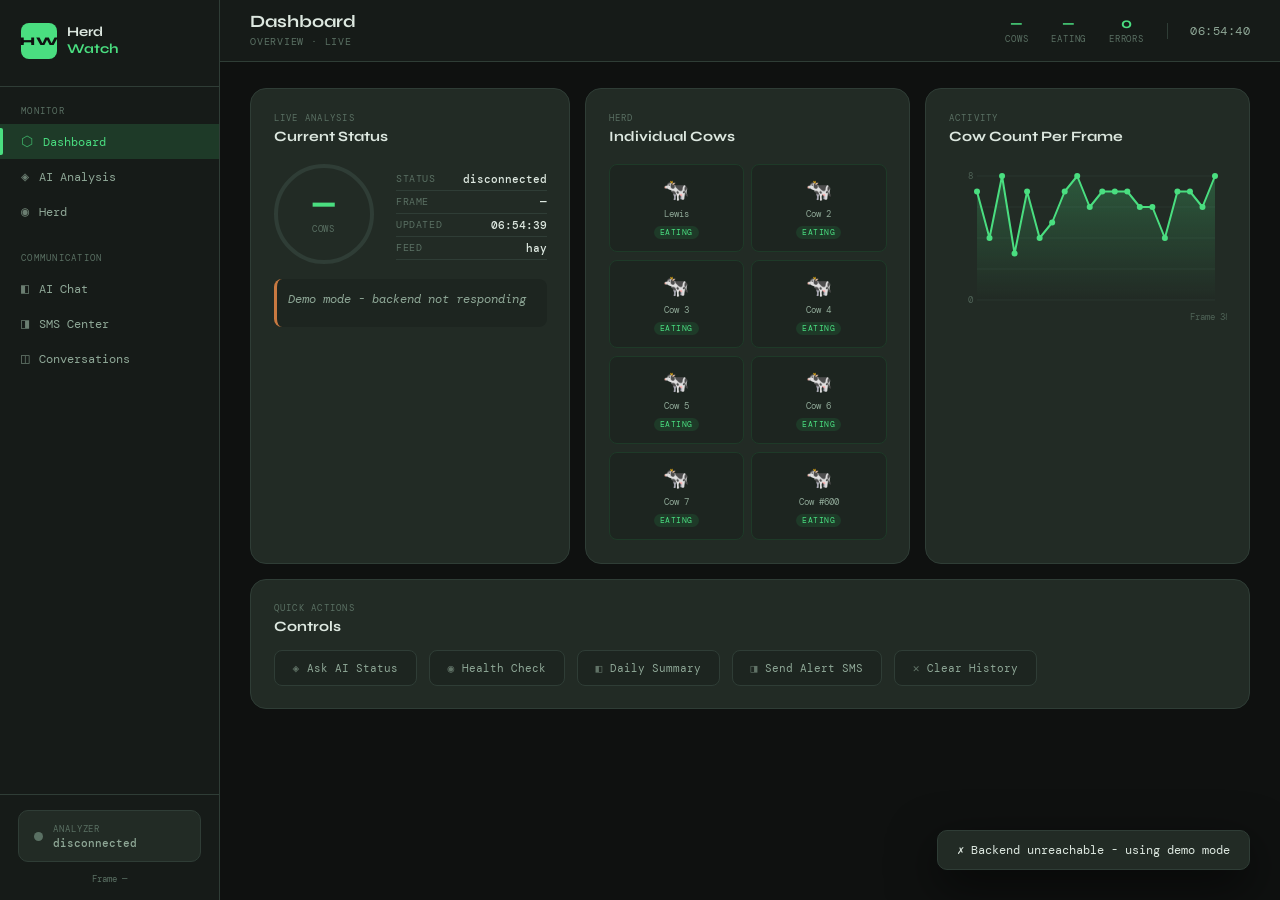
==== frontend/index.html @ 362047f3 "Migrate to Azure OpenAI and update comprehensive documentation - Replace Google Gemini with Azure Op" ====
<!DOCTYPE html>
<html lang="en">
<head>
<meta charset="UTF-8"/>
<meta name="viewport" content="width=device-width,initial-scale=1.0"/>
<title>HerdWatch — Cow Monitoring System</title>
<link href="https://fonts.googleapis.com/css2?family=Syne:wght@400;600;700;800&family=DM+Mono:wght@300;400;500&family=Fraunces:ital,opsz,wght@0,9..144,300;0,9..144,500;1,9..144,300&display=swap" rel="stylesheet"/>
<link rel="stylesheet" href="style.css"/>
</head>
<body>

<!-- ░░ SIDEBAR ░░ -->
<nav class="sidebar">
  <div class="sidebar-logo">
    <div class="logo-mark">HW</div>
    <div class="logo-text">Herd<br/><span>Watch</span></div>
  </div>

  <div class="nav-section-label">Monitor</div>
  <button class="nav-item active" data-view="dashboard" onclick="setView('dashboard',this)">
    <span class="nav-icon">⬡</span> Dashboard
  </button>
  <button class="nav-item" data-view="analysis" onclick="setView('analysis',this)">
    <span class="nav-icon">◈</span> AI Analysis
  </button>
  <button class="nav-item" data-view="herd" onclick="setView('herd',this)">
    <span class="nav-icon">◉</span> Herd
  </button>

  <div class="nav-section-label" style="margin-top:1.5rem">Communication</div>
  <button class="nav-item" data-view="chat" onclick="setView('chat',this)">
    <span class="nav-icon">◧</span> AI Chat
  </button>
  <button class="nav-item" data-view="sms" onclick="setView('sms',this)">
    <span class="nav-icon">◨</span> SMS Center
  </button>
  <button class="nav-item" data-view="conversations" onclick="setView('conversations',this)">
    <span class="nav-icon">◫</span> Conversations
  </button>

  <div class="sidebar-bottom">
    <div class="system-status-card" id="systemStatusCard">
      <div class="ss-dot" id="ssDot"></div>
      <div>
        <div class="ss-label">Analyzer</div>
        <div class="ss-val" id="ssVal">Checking…</div>
      </div>
    </div>
    <div class="sidebar-frame">Frame <span id="sidebarFrame">—</span></div>
  </div>
</nav>

<!-- ░░ MAIN ░░ -->
<main class="main-area">

  <!-- ── TOP BAR ── -->
  <header class="topbar">
    <div class="topbar-left">
      <div class="view-title" id="viewTitle">Dashboard</div>
      <div class="breadcrumb" id="breadcrumb">Overview · Live</div>
    </div>
    <div class="topbar-right">
      <div class="topbar-stat" id="tb-cows">
        <span class="ts-val" id="tbCowVal">—</span>
        <span class="ts-lbl">Cows</span>
      </div>
      <div class="topbar-stat">
        <span class="ts-val" id="tbEatVal">—</span>
        <span class="ts-lbl">Eating</span>
      </div>
      <div class="topbar-stat">
        <span class="ts-val" id="tbErrVal">—</span>
        <span class="ts-lbl">Errors</span>
      </div>
      <div class="topbar-clock" id="clock">00:00:00</div>
    </div>
  </header>

  <!-- ════════════════════════════════════ VIEW: DASHBOARD ═══ -->
  <div class="view active" id="view-dashboard">
    <div class="dash-grid">

      <!-- Live status card -->
      <div class="card card-status">
        <div class="card-eyebrow">Live Analysis</div>
        <div class="card-title">Current Status</div>
        <div class="status-display" id="statusDisplay">
          <div class="status-ring" id="statusRing">
            <div class="ring-inner">
              <span class="ring-val" id="ringVal">—</span>
              <span class="ring-sub">cows</span>
            </div>
          </div>
          <div class="status-meta">
            <div class="sm-row"><span class="sm-key">Status</span><span class="sm-val" id="smStatus">—</span></div>
            <div class="sm-row"><span class="sm-key">Frame</span><span class="sm-val" id="smFrame">—</span></div>
            <div class="sm-row"><span class="sm-key">Updated</span><span class="sm-val" id="smUpdated">—</span></div>
            <div class="sm-row"><span class="sm-key">Feed</span><span class="sm-val" id="smFeed">hay</span></div>
          </div>
        </div>
        <div class="analysis-snippet" id="analysisSnippet">—</div>
      </div>

      <!-- Mini herd grid -->
      <div class="card card-herd-mini">
        <div class="card-eyebrow">Herd</div>
        <div class="card-title">Individual Cows</div>
        <div class="mini-herd-grid" id="miniHerdGrid"></div>
      </div>

      <!-- Frame chart -->
      <div class="card card-chart">
        <div class="card-eyebrow">Activity</div>
        <div class="card-title">Cow Count Per Frame</div>
        <div class="chart-area" id="chartArea">
          <canvas id="activityChart"></canvas>
        </div>
      </div>

      <!-- Quick actions -->
      <div class="card card-actions">
        <div class="card-eyebrow">Quick Actions</div>
        <div class="card-title">Controls</div>
        <div class="actions-list">
          <button class="action-btn" onclick="quickChat('How many cows are currently eating?')">
            <span class="ab-icon">◈</span> Ask AI Status
          </button>
          <button class="action-btn" onclick="quickChat('Do any cows look unhealthy or stressed?')">
            <span class="ab-icon">◉</span> Health Check
          </button>
          <button class="action-btn" onclick="quickChat('Give me a full summary of the herd activity today.')">
            <span class="ab-icon">◧</span> Daily Summary
          </button>
          <button class="action-btn" onclick="setView('sms', document.querySelector('[data-view=sms]'))">
            <span class="ab-icon">◨</span> Send Alert SMS
          </button>
          <button class="action-btn btn-danger" onclick="clearConversations()">
            <span class="ab-icon">✕</span> Clear History
          </button>
        </div>
      </div>

    </div>
  </div>

  <!-- ════════════════════════════════════ VIEW: ANALYSIS ════ -->
  <div class="view" id="view-analysis">
    <div class="analysis-controls">
      <div class="ctrl-group">
        <label class="ctrl-label">Lines</label>
        <select id="logLines" onchange="loadAnalysisLog()" class="ctrl-select">
          <option value="30">30</option>
          <option value="60">60</option>
          <option value="100" selected>100</option>
          <option value="200">200</option>
        </select>
      </div>
      <div class="ctrl-group">
        <label class="ctrl-label">Filter</label>
        <select id="logFilter" onchange="filterLog()" class="ctrl-select">
          <option value="all">All</option>
          <option value="ok">Successful</option>
          <option value="error">Errors only</option>
        </select>
      </div>
      <button class="ctrl-btn" onclick="loadAnalysisLog()">↻ Refresh</button>
      <div class="ctrl-total">Total frames logged: <strong id="totalFrames">—</strong></div>
    </div>

    <div class="log-table-wrap">
      <table class="log-table">
        <thead>
          <tr>
            <th>Timestamp</th>
            <th>Frame</th>
            <th>Analysis</th>
            <th>Status</th>
          </tr>
        </thead>
        <tbody id="logTableBody">
          <tr><td colspan="4" class="log-empty">Loading…</td></tr>
        </tbody>
      </table>
    </div>
  </div>

  <!-- ════════════════════════════════════ VIEW: HERD ════════ -->
  <div class="view" id="view-herd">
    <div class="herd-toolbar">
      <input class="herd-search" id="herdSearch" placeholder="Search cows…" oninput="filterHerd()" />
      <div class="herd-filters">
        <button class="hf-btn active" onclick="filterHerdStatus('all',this)">All</button>
        <button class="hf-btn" onclick="filterHerdStatus('eating',this)">Eating</button>
        <button class="hf-btn" onclick="filterHerdStatus('idle',this)">Idle</button>
      </div>
    </div>
    <div class="herd-cards" id="herdCards"></div>
  </div>

  <!-- ════════════════════════════════════ VIEW: AI CHAT ═════ -->
  <div class="view view-chat" id="view-chat">
    <div class="chat-container">
      <div class="chat-messages" id="chatMessages">
        <div class="chat-date-divider">Today</div>
        <div class="chat-bubble ai">
          <div class="bubble-avatar">AI</div>
          <div class="bubble-body">
            <div class="bubble-text">
              Hello, I'm your HerdWatch AI assistant powered by Gemini. I have access to your live video analysis data. Ask me anything about your cows' feeding patterns, health status, or activity. 🌾
            </div>
            <div class="bubble-time">just now</div>
          </div>
        </div>
      </div>

      <div class="chat-input-bar">
        <div class="chat-suggestions" id="chatSuggestions">
          <button class="suggestion-chip" onclick="sendChatMsg('How many cows are eating right now?')">How many cows eating?</button>
          <button class="suggestion-chip" onclick="sendChatMsg('Do any cows look sick or stressed?')">Any health concerns?</button>
          <button class="suggestion-chip" onclick="sendChatMsg('What feed are the cows eating?')">What are they eating?</button>
          <button class="suggestion-chip" onclick="sendChatMsg('Give me a summary of today\'s feeding activity.')">Daily summary</button>
        </div>
        <div class="chat-input-row">
          <textarea
            id="chatInput"
            class="chat-textarea"
            placeholder="Ask about your herd…"
            rows="1"
            onkeydown="handleChatKey(event)"
            oninput="autoResize(this)"
          ></textarea>
          <button class="chat-send-btn" onclick="sendChat()" id="chatSendBtn">
            <svg width="18" height="18" viewBox="0 0 24 24" fill="none" stroke="currentColor" stroke-width="2.5"><line x1="22" y1="2" x2="11" y2="13"/><polygon points="22 2 15 22 11 13 2 9 22 2"/></svg>
          </button>
        </div>
      </div>
    </div>
  </div>

  <!-- ════════════════════════════════════ VIEW: SMS CENTER ══ -->
  <div class="view" id="view-sms">
    <div class="sms-layout">

      <div class="sms-compose-card">
        <div class="card-eyebrow">Africa's Talking</div>
        <div class="card-title">Compose SMS</div>

        <div class="form-group">
          <label class="form-label">Recipients <span class="form-hint">(comma-separated)</span></label>
          <input type="text" id="smsRecipients" class="form-input" placeholder="+254743134869, +254700000000"/>
        </div>

        <div class="form-group">
          <label class="form-label">
            Message
            <label class="toggle-wrap">
              <input type="checkbox" id="useAiToggle" checked/>
              <span class="toggle-slider"></span>
              <span class="toggle-label">AI-enhance</span>
            </label>
          </label>
          <textarea id="smsMessage" class="form-textarea" placeholder="Type your message… AI will enhance it before sending if toggle is on." rows="4"></textarea>
          <div class="char-count"><span id="charCount">0</span> / 160</div>
        </div>

        <div class="form-group" id="aiPreviewWrap" style="display:none">
          <label class="form-label">AI-enhanced preview</label>
          <div class="ai-preview-box" id="aiPreviewBox">—</div>
        </div>

        <div class="sms-actions">
          <button class="sms-preview-btn" onclick="previewAI()">Preview AI response</button>
          <button class="sms-send-btn" onclick="sendSMS()" id="smsSendBtn">
            Send SMS ➤
          </button>
        </div>

        <div class="sms-feedback" id="smsFeedback"></div>
      </div>

      <div class="sms-info-card">
        <div class="card-eyebrow">Integration</div>
        <div class="card-title">Endpoint Reference</div>
        <div class="endpoint-list">
          <div class="ep-item">
            <div class="ep-method post">POST</div>
            <div class="ep-path">/send</div>
            <div class="ep-desc">Send SMS with optional AI</div>
          </div>
          <div class="ep-item">
            <div class="ep-method post">POST</div>
            <div class="ep-path">/sms/receive</div>
            <div class="ep-desc">AT incoming webhook</div>
          </div>
          <div class="ep-item">
            <div class="ep-method post">POST</div>
            <div class="ep-path">/sms/delivery</div>
            <div class="ep-desc">Delivery report callback</div>
          </div>
          <div class="ep-item">
            <div class="ep-method get">GET</div>
            <div class="ep-path">/conversations</div>
            <div class="ep-desc">All conversation history</div>
          </div>
        </div>

        <div class="card-title" style="margin-top:2rem">Recent Sends</div>
        <div class="recent-sends" id="recentSends">
          <div class="rs-empty">No messages sent this session.</div>
        </div>
      </div>

    </div>
  </div>

  <!-- ════════════════════════════════════ VIEW: CONVERSATIONS ══ -->
  <div class="view" id="view-conversations">
    <div class="conv-layout">
      <div class="conv-sidebar">
        <div class="conv-sidebar-head">
          <div class="card-eyebrow">SMS Conversations</div>
          <button class="ctrl-btn" onclick="loadConversations()">↻</button>
        </div>
        <div class="conv-list" id="convList">
          <div class="conv-empty">Loading conversations…</div>
        </div>
        <button class="clear-conv-btn" onclick="clearConversations()">Clear All History</button>
      </div>
      <div class="conv-thread" id="convThread">
        <div class="conv-thread-empty">Select a conversation to view</div>
      </div>
    </div>
  </div>

</main>

<!-- ░░ TOAST ░░ -->
<div class="toast" id="toast"></div>

<script src="app.js"></script>
</body>
</html>
---- frontend/style.css ----
/* ═══════════════════════════════════════════════════════════════
   HerdWatch — style.css
   Aesthetic: Industrial-agrarian dark. Like the inside of a
   high-tech grain silo. Deep charcoal, oxidised copper accents,
   warm amber data points. Syne for headings, DM Mono for data,
   Fraunces for decorative pull-quotes.
═══════════════════════════════════════════════════════════════ */

:root {
  --bg:        #0f1110;
  --bg2:       #161b18;
  --bg3:       #1d2520;
  --surface:   #222b25;
  --surface2:  #2a3430;
  --border:    #2f3d36;
  --border2:   #3a4d42;

  --green:     #4ade80;
  --green-d:   #22863a;
  --green-dim: #1e3a28;
  --copper:    #c87941;
  --copper-lt: #e8a06a;
  --amber:     #f0b429;
  --red:       #e05252;
  --red-dim:   #3d1a1a;

  --text:      #dde8e0;
  --text2:     #8fa897;
  --text3:     #5a7063;
  --text-inv:  #0f1110;

  --mono:      'DM Mono', monospace;
  --sans:      'Syne', sans-serif;
  --serif:     'Fraunces', serif;

  --sidebar-w: 220px;
  --topbar-h:  62px;
  --radius:    10px;
  --radius-lg: 16px;

  --shadow-sm: 0 2px 8px rgba(0,0,0,0.4);
  --shadow-md: 0 6px 24px rgba(0,0,0,0.5);
  --shadow-lg: 0 16px 48px rgba(0,0,0,0.6);
}

*, *::before, *::after { box-sizing: border-box; margin: 0; padding: 0; }

html { font-size: 15px; }
body {
  font-family: var(--mono);
  background: var(--bg);
  color: var(--text);
  display: flex;
  height: 100vh;
  overflow: hidden;
  -webkit-font-smoothing: antialiased;
}

/* Scrollbar */
::-webkit-scrollbar { width: 4px; height: 4px; }
::-webkit-scrollbar-track { background: transparent; }
::-webkit-scrollbar-thumb { background: var(--border2); border-radius: 2px; }

/* ──────────────────────────────── SIDEBAR ── */
.sidebar {
  width: var(--sidebar-w);
  height: 100vh;
  background: var(--bg2);
  border-right: 1px solid var(--border);
  display: flex;
  flex-direction: column;
  padding: 1.5rem 0 1rem;
  flex-shrink: 0;
  position: relative;
  z-index: 10;
}

.sidebar-logo {
  display: flex;
  align-items: center;
  gap: 10px;
  padding: 0 1.4rem 1.8rem;
  border-bottom: 1px solid var(--border);
  margin-bottom: 1.2rem;
}
.logo-mark {
  width: 36px; height: 36px;
  background: var(--green);
  color: var(--text-inv);
  border-radius: 8px;
  display: flex; align-items: center; justify-content: center;
  font-family: var(--sans);
  font-weight: 800; font-size: 0.78rem;
  letter-spacing: 0.05em;
  flex-shrink: 0;
}
.logo-text {
  font-family: var(--sans);
  font-weight: 700; font-size: 0.9rem;
  line-height: 1.2;
  color: var(--text);
}
.logo-text span { color: var(--green); }

.nav-section-label {
  font-size: 0.6rem;
  text-transform: uppercase;
  letter-spacing: 0.14em;
  color: var(--text3);
  padding: 0 1.4rem 0.5rem;
}

.nav-item {
  display: flex;
  align-items: center;
  gap: 10px;
  width: 100%;
  padding: 0.6rem 1.4rem;
  background: none;
  border: none;
  color: var(--text2);
  font-family: var(--mono);
  font-size: 0.78rem;
  cursor: pointer;
  text-align: left;
  transition: color 0.15s, background 0.15s;
  position: relative;
}
.nav-item:hover { color: var(--text); background: var(--surface); }
.nav-item.active {
  color: var(--green);
  background: var(--green-dim);
}
.nav-item.active::before {
  content: '';
  position: absolute;
  left: 0; top: 4px; bottom: 4px;
  width: 3px;
  background: var(--green);
  border-radius: 0 2px 2px 0;
}
.nav-icon { font-size: 0.9rem; opacity: 0.7; }

.sidebar-bottom {
  margin-top: auto;
  padding: 1rem 1.2rem 0;
  border-top: 1px solid var(--border);
}
.system-status-card {
  display: flex;
  align-items: center;
  gap: 10px;
  padding: 0.75rem 1rem;
  background: var(--surface);
  border-radius: var(--radius);
  border: 1px solid var(--border);
  margin-bottom: 0.75rem;
}
.ss-dot {
  width: 9px; height: 9px; border-radius: 50%;
  background: var(--text3);
  flex-shrink: 0;
  transition: background 0.3s;
}
.ss-dot.running { background: var(--green); box-shadow: 0 0 6px var(--green); animation: pulse 2s infinite; }
.ss-dot.stopped { background: var(--red); }
.ss-dot.disconnected { background: var(--text3); }
@keyframes pulse {
  0%,100% { box-shadow: 0 0 4px var(--green); }
  50% { box-shadow: 0 0 10px var(--green); }
}
.ss-label { font-size: 0.6rem; text-transform: uppercase; letter-spacing: 0.1em; color: var(--text3); }
.ss-val { font-size: 0.72rem; color: var(--text2); font-weight: 500; margin-top: 1px; }
.sidebar-frame {
  font-size: 0.62rem;
  color: var(--text3);
  text-align: center;
  padding: 0 0.5rem;
}

/* ──────────────────────────────── MAIN AREA ── */
.main-area {
  flex: 1;
  display: flex;
  flex-direction: column;
  overflow: hidden;
}

/* ── Top Bar ── */
.topbar {
  height: var(--topbar-h);
  background: var(--bg2);
  border-bottom: 1px solid var(--border);
  display: flex;
  align-items: center;
  justify-content: space-between;
  padding: 0 2rem;
  flex-shrink: 0;
}
.topbar-left {}
.view-title {
  font-family: var(--sans);
  font-size: 1.15rem;
  font-weight: 700;
  color: var(--text);
  line-height: 1;
}
.breadcrumb {
  font-size: 0.65rem;
  color: var(--text3);
  margin-top: 4px;
  text-transform: uppercase;
  letter-spacing: 0.08em;
}

.topbar-right { display: flex; align-items: center; gap: 1.5rem; }
.topbar-stat { text-align: center; }
.ts-val {
  display: block;
  font-family: var(--sans);
  font-size: 1rem;
  font-weight: 700;
  color: var(--green);
  line-height: 1;
}
.ts-lbl {
  display: block;
  font-size: 0.58rem;
  text-transform: uppercase;
  letter-spacing: 0.1em;
  color: var(--text3);
  margin-top: 2px;
}
.topbar-clock {
  font-family: var(--mono);
  font-size: 0.82rem;
  color: var(--text2);
  border-left: 1px solid var(--border);
  padding-left: 1.5rem;
  letter-spacing: 0.04em;
}

/* ── Views ── */
.view {
  display: none;
  flex: 1;
  overflow-y: auto;
  padding: 1.75rem 2rem;
  animation: view-in 0.2s ease;
}
.view.active { display: flex; flex-direction: column; }
@keyframes view-in {
  from { opacity: 0; transform: translateY(6px); }
  to   { opacity: 1; transform: translateY(0); }
}

/* ──────────────────────────────── CARDS ── */
.card {
  background: var(--surface);
  border: 1px solid var(--border);
  border-radius: var(--radius-lg);
  padding: 1.5rem;
  position: relative;
  overflow: hidden;
}
.card-eyebrow {
  font-size: 0.6rem;
  text-transform: uppercase;
  letter-spacing: 0.14em;
  color: var(--text3);
  margin-bottom: 4px;
}
.card-title {
  font-family: var(--sans);
  font-size: 0.95rem;
  font-weight: 700;
  color: var(--text);
  margin-bottom: 1.25rem;
}

/* ──────────────────────────────── DASHBOARD GRID ── */
.dash-grid {
  display: grid;
  grid-template-columns: 320px 1fr 1fr;
  grid-template-rows: auto auto;
  gap: 1rem;
  width: 100%;
}
.card-status { grid-column: 1; grid-row: 1; }
.card-herd-mini { grid-column: 2; grid-row: 1; }
.card-chart { grid-column: 3; grid-row: 1; }
.card-actions { grid-column: 1 / 4; grid-row: 2; }

/* Status ring */
.status-display {
  display: flex;
  align-items: center;
  gap: 1.5rem;
  margin-bottom: 1rem;
}
.status-ring {
  width: 100px; height: 100px;
  border-radius: 50%;
  border: 4px solid var(--border);
  display: flex; align-items: center; justify-content: center;
  flex-shrink: 0;
  position: relative;
  transition: border-color 0.4s;
}
.status-ring.running { border-color: var(--green); box-shadow: 0 0 20px rgba(74,222,128,0.2); }
.status-ring.stopped { border-color: var(--red); }
.ring-inner { text-align: center; }
.ring-val {
  display: block;
  font-family: var(--sans);
  font-size: 1.8rem;
  font-weight: 800;
  color: var(--green);
  line-height: 1;
}
.ring-sub { font-size: 0.62rem; color: var(--text3); text-transform: uppercase; letter-spacing: 0.1em; }

.status-meta { flex: 1; }
.sm-row { display: flex; justify-content: space-between; padding: 4px 0; border-bottom: 1px solid var(--border); }
.sm-key { font-size: 0.68rem; color: var(--text3); text-transform: uppercase; letter-spacing: 0.06em; }
.sm-val { font-size: 0.72rem; color: var(--text); font-weight: 500; }

.analysis-snippet {
  font-size: 0.78rem;
  color: var(--text2);
  line-height: 1.6;
  padding: 0.75rem;
  background: var(--bg3);
  border-radius: 8px;
  border-left: 3px solid var(--copper);
  font-style: italic;
  min-height: 48px;
}

/* Mini herd */
.mini-herd-grid {
  display: grid;
  grid-template-columns: repeat(auto-fill, minmax(100px, 1fr));
  gap: 0.5rem;
}
.mini-cow {
  background: var(--bg3);
  border: 1px solid var(--border);
  border-radius: 8px;
  padding: 0.75rem 0.5rem;
  text-align: center;
  cursor: pointer;
  transition: border-color 0.2s, transform 0.15s;
}
.mini-cow:hover { border-color: var(--green); transform: translateY(-2px); }
.mini-cow.eating { border-color: var(--green-dim); }
.mini-cow-emoji { font-size: 1.4rem; display: block; margin-bottom: 4px; }
.mini-cow-name { font-size: 0.62rem; color: var(--text2); display: block; white-space: nowrap; overflow: hidden; text-overflow: ellipsis; }
.mini-cow-badge {
  display: inline-block;
  margin-top: 4px;
  font-size: 0.55rem;
  padding: 1px 6px;
  border-radius: 10px;
  background: var(--green-dim);
  color: var(--green);
  text-transform: uppercase;
  letter-spacing: 0.06em;
}
.mini-cow-badge.idle { background: var(--surface2); color: var(--text3); }

/* Chart */
.chart-area { position: relative; height: 160px; }
canvas { width: 100% !important; }

/* Action buttons */
.card-actions .card-title { margin-bottom: 1rem; }
.actions-list {
  display: flex;
  gap: 0.75rem;
  flex-wrap: wrap;
}
.action-btn {
  display: flex;
  align-items: center;
  gap: 8px;
  padding: 0.65rem 1.2rem;
  background: var(--bg3);
  border: 1px solid var(--border);
  border-radius: 8px;
  color: var(--text2);
  font-family: var(--mono);
  font-size: 0.75rem;
  cursor: pointer;
  transition: all 0.15s;
}
.action-btn:hover { background: var(--surface2); border-color: var(--green); color: var(--green); }
.action-btn.btn-danger:hover { border-color: var(--red); color: var(--red); background: var(--red-dim); }
.ab-icon { opacity: 0.6; }

/* ──────────────────────────────── ANALYSIS LOG ── */
.analysis-controls {
  display: flex;
  align-items: center;
  gap: 1rem;
  margin-bottom: 1rem;
  flex-wrap: wrap;
}
.ctrl-group { display: flex; align-items: center; gap: 6px; }
.ctrl-label { font-size: 0.65rem; color: var(--text3); text-transform: uppercase; letter-spacing: 0.1em; }
.ctrl-select, .ctrl-btn {
  background: var(--surface);
  border: 1px solid var(--border);
  border-radius: 6px;
  color: var(--text);
  font-family: var(--mono);
  font-size: 0.72rem;
  padding: 5px 10px;
  cursor: pointer;
  outline: none;
  transition: border-color 0.15s;
}
.ctrl-select:hover, .ctrl-btn:hover { border-color: var(--green); }
.ctrl-total { font-size: 0.68rem; color: var(--text3); margin-left: auto; }

.log-table-wrap {
  flex: 1;
  overflow: auto;
  border: 1px solid var(--border);
  border-radius: var(--radius-lg);
}
.log-table {
  width: 100%;
  border-collapse: collapse;
  font-size: 0.72rem;
}
.log-table thead {
  position: sticky; top: 0;
  background: var(--surface);
}
.log-table th {
  padding: 0.6rem 1rem;
  text-align: left;
  font-size: 0.6rem;
  text-transform: uppercase;
  letter-spacing: 0.1em;
  color: var(--text3);
  border-bottom: 1px solid var(--border);
  font-weight: 400;
}
.log-table td {
  padding: 0.55rem 1rem;
  border-bottom: 1px solid var(--border);
  color: var(--text2);
  vertical-align: top;
  line-height: 1.5;
}
.log-table tr:hover td { background: var(--surface); }
.log-table tr.is-error td { color: var(--red); background: var(--red-dim); }
.log-table tr.is-error:hover td { background: #4d1e1e; }
.log-empty { text-align: center; color: var(--text3); padding: 2rem !important; }

.frame-badge {
  display: inline-block;
  background: var(--bg3);
  border: 1px solid var(--border);
  border-radius: 4px;
  padding: 1px 6px;
  font-size: 0.65rem;
  color: var(--copper);
}
.status-badge-ok {
  display: inline-block;
  background: var(--green-dim);
  color: var(--green);
  border-radius: 4px;
  padding: 1px 7px;
  font-size: 0.6rem;
  text-transform: uppercase;
  letter-spacing: 0.06em;
}
.status-badge-err {
  display: inline-block;
  background: var(--red-dim);
  color: var(--red);
  border-radius: 4px;
  padding: 1px 7px;
  font-size: 0.6rem;
  text-transform: uppercase;
  letter-spacing: 0.06em;
}

/* ──────────────────────────────── HERD VIEW ── */
.herd-toolbar {
  display: flex;
  align-items: center;
  gap: 1rem;
  margin-bottom: 1.25rem;
}
.herd-search {
  background: var(--surface);
  border: 1px solid var(--border);
  border-radius: 8px;
  color: var(--text);
  font-family: var(--mono);
  font-size: 0.78rem;
  padding: 8px 14px;
  outline: none;
  width: 220px;
  transition: border-color 0.15s;
}
.herd-search:focus { border-color: var(--green); }
.herd-search::placeholder { color: var(--text3); }
.herd-filters { display: flex; gap: 4px; }
.hf-btn {
  padding: 6px 14px;
  background: transparent;
  border: 1px solid var(--border);
  border-radius: 20px;
  color: var(--text3);
  font-family: var(--mono);
  font-size: 0.68rem;
  cursor: pointer;
  transition: all 0.15s;
  text-transform: uppercase;
  letter-spacing: 0.06em;
}
.hf-btn.active { background: var(--green-dim); border-color: var(--green); color: var(--green); }
.hf-btn:hover:not(.active) { border-color: var(--border2); color: var(--text); }

.herd-cards {
  display: grid;
  grid-template-columns: repeat(auto-fill, minmax(200px, 1fr));
  gap: 1rem;
}
.herd-card {
  background: var(--surface);
  border: 1px solid var(--border);
  border-radius: var(--radius-lg);
  padding: 1.25rem;
  cursor: pointer;
  transition: border-color 0.2s, transform 0.15s, box-shadow 0.2s;
  position: relative;
  overflow: hidden;
}
.herd-card::after {
  content: '';
  position: absolute;
  top: 0; left: 0; right: 0;
  height: 3px;
  background: var(--border);
  transition: background 0.3s;
}
.herd-card.eating::after { background: var(--green); }
.herd-card.idle::after { background: var(--copper); }
.herd-card:hover { border-color: var(--border2); transform: translateY(-3px); box-shadow: var(--shadow-md); }

.hc-header { display: flex; align-items: center; justify-content: space-between; margin-bottom: 0.75rem; }
.hc-avatar {
  width: 40px; height: 40px;
  background: var(--bg3);
  border-radius: 50%;
  display: flex; align-items: center; justify-content: center;
  font-size: 1.3rem;
}
.hc-badge {
  font-size: 0.6rem;
  text-transform: uppercase;
  letter-spacing: 0.08em;
  padding: 3px 9px;
  border-radius: 20px;
  font-weight: 500;
}
.hc-badge.eating { background: var(--green-dim); color: var(--green); }
.hc-badge.idle   { background: var(--surface2);  color: var(--text3); }

.hc-name {
  font-family: var(--sans);
  font-size: 0.95rem;
  font-weight: 700;
  color: var(--text);
}
.hc-id { font-size: 0.62rem; color: var(--text3); margin-top: 2px; }
.hc-detail { font-size: 0.72rem; color: var(--text2); margin-top: 0.6rem; font-style: italic; }
.hc-tag {
  display: inline-block;
  margin-top: 0.5rem;
  background: var(--bg3);
  border: 1px solid var(--border);
  border-radius: 4px;
  padding: 2px 8px;
  font-size: 0.6rem;
  color: var(--copper);
}

/* ──────────────────────────────── CHAT VIEW ── */
.view-chat { padding: 0; flex-direction: column; }
.chat-container { display: flex; flex-direction: column; height: 100%; }

.chat-messages {
  flex: 1;
  overflow-y: auto;
  padding: 1.5rem 2rem;
  display: flex;
  flex-direction: column;
  gap: 1rem;
}

.chat-date-divider {
  text-align: center;
  font-size: 0.62rem;
  text-transform: uppercase;
  letter-spacing: 0.1em;
  color: var(--text3);
  margin: 0.5rem 0;
  position: relative;
}
.chat-date-divider::before, .chat-date-divider::after {
  content: '';
  position: absolute;
  top: 50%;
  width: calc(50% - 40px);
  height: 1px;
  background: var(--border);
}
.chat-date-divider::before { left: 0; }
.chat-date-divider::after { right: 0; }

.chat-bubble {
  display: flex;
  gap: 10px;
  max-width: 75%;
  animation: bubble-in 0.22s ease;
}
@keyframes bubble-in {
  from { opacity: 0; transform: translateY(8px); }
  to   { opacity: 1; transform: translateY(0); }
}
.chat-bubble.farmer { align-self: flex-end; flex-direction: row-reverse; }
.chat-bubble.ai { align-self: flex-start; }

.bubble-avatar {
  width: 32px; height: 32px;
  border-radius: 50%;
  background: var(--surface2);
  border: 1px solid var(--border);
  display: flex; align-items: center; justify-content: center;
  font-size: 0.6rem;
  color: var(--text3);
  flex-shrink: 0;
  font-family: var(--sans);
  font-weight: 700;
  letter-spacing: 0.04em;
  margin-top: 2px;
}
.chat-bubble.ai .bubble-avatar { background: var(--green-dim); border-color: var(--green); color: var(--green); }
.chat-bubble.farmer .bubble-avatar { background: var(--surface2); border-color: var(--copper); color: var(--copper); }

.bubble-body { display: flex; flex-direction: column; gap: 4px; }
.chat-bubble.farmer .bubble-body { align-items: flex-end; }

.bubble-text {
  background: var(--surface);
  border: 1px solid var(--border);
  border-radius: 14px;
  padding: 0.75rem 1rem;
  font-size: 0.82rem;
  line-height: 1.65;
  color: var(--text);
  max-width: 100%;
  word-break: break-word;
}
.chat-bubble.farmer .bubble-text {
  background: var(--green-dim);
  border-color: var(--green);
  color: var(--green);
  border-bottom-right-radius: 4px;
}
.chat-bubble.ai .bubble-text {
  border-bottom-left-radius: 4px;
  border-left: 3px solid var(--copper);
}
.bubble-time { font-size: 0.58rem; color: var(--text3); }

/* Typing dots */
.typing-dots { display: flex; gap: 4px; padding: 2px 0; }
.typing-dots span {
  width: 6px; height: 6px; border-radius: 50%;
  background: var(--green);
  animation: tdbounce 1.2s ease infinite;
  opacity: 0.5;
}
.typing-dots span:nth-child(2) { animation-delay: 0.2s; }
.typing-dots span:nth-child(3) { animation-delay: 0.4s; }
@keyframes tdbounce {
  0%,80%,100% { transform: translateY(0); opacity: 0.5; }
  40% { transform: translateY(-5px); opacity: 1; }
}

/* Chat input */
.chat-input-bar {
  border-top: 1px solid var(--border);
  padding: 1rem 2rem 1.25rem;
  background: var(--bg2);
}

.chat-suggestions {
  display: flex;
  gap: 6px;
  flex-wrap: wrap;
  margin-bottom: 0.75rem;
}
.suggestion-chip {
  padding: 4px 12px;
  background: transparent;
  border: 1px solid var(--border);
  border-radius: 20px;
  color: var(--text3);
  font-family: var(--mono);
  font-size: 0.65rem;
  cursor: pointer;
  transition: all 0.15s;
  white-space: nowrap;
}
.suggestion-chip:hover { border-color: var(--green); color: var(--green); background: var(--green-dim); }

.chat-input-row { display: flex; gap: 10px; align-items: flex-end; }
.chat-textarea {
  flex: 1;
  background: var(--surface);
  border: 1px solid var(--border);
  border-radius: 12px;
  color: var(--text);
  font-family: var(--mono);
  font-size: 0.82rem;
  padding: 10px 14px;
  outline: none;
  resize: none;
  line-height: 1.5;
  min-height: 44px;
  max-height: 140px;
  transition: border-color 0.15s;
}
.chat-textarea:focus { border-color: var(--green); }
.chat-textarea::placeholder { color: var(--text3); }

.chat-send-btn {
  width: 44px; height: 44px;
  background: var(--green);
  border: none;
  border-radius: 50%;
  color: var(--text-inv);
  cursor: pointer;
  display: flex; align-items: center; justify-content: center;
  transition: background 0.15s, transform 0.1s;
  flex-shrink: 0;
}
.chat-send-btn:hover { background: #6ee7a0; }
.chat-send-btn:active { transform: scale(0.92); }
.chat-send-btn:disabled { background: var(--surface2); cursor: not-allowed; }

/* ──────────────────────────────── SMS VIEW ── */
.sms-layout {
  display: grid;
  grid-template-columns: 1fr 360px;
  gap: 1.25rem;
  height: 100%;
  align-items: start;
}

.sms-compose-card, .sms-info-card {
  background: var(--surface);
  border: 1px solid var(--border);
  border-radius: var(--radius-lg);
  padding: 1.75rem;
}

.form-group { margin-bottom: 1.25rem; }
.form-label {
  display: flex;
  align-items: center;
  justify-content: space-between;
  font-size: 0.65rem;
  text-transform: uppercase;
  letter-spacing: 0.1em;
  color: var(--text3);
  margin-bottom: 6px;
}
.form-hint { color: var(--text3); font-size: 0.6rem; text-transform: none; letter-spacing: 0; opacity: 0.7; }

.form-input, .form-textarea {
  width: 100%;
  background: var(--bg3);
  border: 1px solid var(--border);
  border-radius: 8px;
  color: var(--text);
  font-family: var(--mono);
  font-size: 0.78rem;
  padding: 10px 14px;
  outline: none;
  transition: border-color 0.15s;
}
.form-input:focus, .form-textarea:focus { border-color: var(--green); }
.form-input::placeholder, .form-textarea::placeholder { color: var(--text3); }
.form-textarea { resize: vertical; min-height: 90px; line-height: 1.55; }

.char-count { font-size: 0.62rem; color: var(--text3); text-align: right; margin-top: 4px; }

/* Toggle */
.toggle-wrap { display: flex; align-items: center; gap: 6px; cursor: pointer; }
.toggle-wrap input { display: none; }
.toggle-slider {
  width: 30px; height: 17px;
  background: var(--surface2);
  border-radius: 10px;
  position: relative;
  transition: background 0.2s;
}
.toggle-slider::after {
  content: '';
  position: absolute;
  top: 2px; left: 2px;
  width: 13px; height: 13px;
  border-radius: 50%;
  background: var(--text3);
  transition: transform 0.2s, background 0.2s;
}
.toggle-wrap input:checked + .toggle-slider { background: var(--green-dim); }
.toggle-wrap input:checked + .toggle-slider::after { transform: translateX(13px); background: var(--green); }
.toggle-label { font-size: 0.62rem; color: var(--text3); text-transform: none; letter-spacing: 0; }

.ai-preview-box {
  background: var(--bg3);
  border: 1px solid var(--green-dim);
  border-left: 3px solid var(--green);
  border-radius: 8px;
  padding: 0.75rem 1rem;
  font-size: 0.78rem;
  color: var(--text2);
  line-height: 1.6;
  font-style: italic;
  min-height: 48px;
}

.sms-actions { display: flex; gap: 0.75rem; margin-bottom: 0.75rem; }
.sms-preview-btn {
  flex: 1;
  padding: 10px;
  background: transparent;
  border: 1px solid var(--border);
  border-radius: 8px;
  color: var(--text2);
  font-family: var(--mono);
  font-size: 0.72rem;
  cursor: pointer;
  transition: all 0.15s;
}
.sms-preview-btn:hover { border-color: var(--copper); color: var(--copper); }
.sms-send-btn {
  flex: 2;
  padding: 10px 18px;
  background: var(--green);
  border: none;
  border-radius: 8px;
  color: var(--text-inv);
  font-family: var(--sans);
  font-size: 0.82rem;
  font-weight: 700;
  cursor: pointer;
  transition: background 0.15s;
  letter-spacing: 0.02em;
}
.sms-send-btn:hover { background: #6ee7a0; }
.sms-send-btn:disabled { background: var(--surface2); cursor: not-allowed; color: var(--text3); }

.sms-feedback {
  font-size: 0.72rem;
  min-height: 22px;
  padding: 2px 0;
}
.sms-feedback.ok { color: var(--green); }
.sms-feedback.err { color: var(--red); }

/* Endpoint list */
.endpoint-list { display: flex; flex-direction: column; gap: 6px; margin-bottom: 1.5rem; }
.ep-item { display: flex; align-items: center; gap: 8px; padding: 7px 10px; background: var(--bg3); border-radius: 6px; border: 1px solid var(--border); }
.ep-method {
  font-size: 0.58rem;
  text-transform: uppercase;
  letter-spacing: 0.06em;
  padding: 2px 7px;
  border-radius: 4px;
  font-weight: 600;
  flex-shrink: 0;
}
.ep-method.post { background: rgba(200,121,65,0.2); color: var(--copper-lt); }
.ep-method.get  { background: rgba(74,222,128,0.15); color: var(--green); }
.ep-path { font-size: 0.7rem; color: var(--text); font-weight: 500; flex: 1; }
.ep-desc { font-size: 0.62rem; color: var(--text3); }

/* Recent sends */
.recent-sends { display: flex; flex-direction: column; gap: 6px; }
.rs-empty { font-size: 0.7rem; color: var(--text3); font-style: italic; }
.rs-item {
  padding: 8px 10px;
  background: var(--bg3);
  border-radius: 6px;
  border: 1px solid var(--border);
}
.rs-phone { font-size: 0.65rem; color: var(--copper); margin-bottom: 2px; }
.rs-msg { font-size: 0.7rem; color: var(--text2); white-space: nowrap; overflow: hidden; text-overflow: ellipsis; }
.rs-time { font-size: 0.6rem; color: var(--text3); margin-top: 2px; }

/* ──────────────────────────────── CONVERSATIONS ── */
.conv-layout {
  display: grid;
  grid-template-columns: 280px 1fr;
  gap: 1px;
  background: var(--border);
  border: 1px solid var(--border);
  border-radius: var(--radius-lg);
  overflow: hidden;
  height: 100%;
}
.conv-sidebar {
  background: var(--surface);
  display: flex;
  flex-direction: column;
  overflow: hidden;
}
.conv-sidebar-head {
  display: flex;
  align-items: center;
  justify-content: space-between;
  padding: 1rem 1.25rem 0.75rem;
  border-bottom: 1px solid var(--border);
}
.conv-list {
  flex: 1;
  overflow-y: auto;
  padding: 0.5rem;
}
.conv-empty { font-size: 0.72rem; color: var(--text3); padding: 1rem; text-align: center; font-style: italic; }
.conv-item {
  padding: 0.75rem 1rem;
  border-radius: 8px;
  cursor: pointer;
  transition: background 0.15s;
  margin-bottom: 2px;
}
.conv-item:hover, .conv-item.active { background: var(--surface2); }
.conv-item-phone { font-size: 0.75rem; color: var(--text); font-weight: 500; }
.conv-item-preview { font-size: 0.65rem; color: var(--text3); margin-top: 2px; white-space: nowrap; overflow: hidden; text-overflow: ellipsis; }
.conv-item-count { font-size: 0.6rem; color: var(--copper); margin-top: 2px; }

.clear-conv-btn {
  margin: 0.75rem;
  padding: 8px;
  background: transparent;
  border: 1px solid var(--border);
  border-radius: 6px;
  color: var(--red);
  font-family: var(--mono);
  font-size: 0.65rem;
  cursor: pointer;
  transition: all 0.15s;
  text-transform: uppercase;
  letter-spacing: 0.08em;
}
.clear-conv-btn:hover { background: var(--red-dim); border-color: var(--red); }

.conv-thread {
  background: var(--bg2);
  display: flex;
  flex-direction: column;
  overflow: hidden;
}
.conv-thread-empty {
  flex: 1;
  display: flex;
  align-items: center;
  justify-content: center;
  font-size: 0.72rem;
  color: var(--text3);
  font-style: italic;
}
.conv-thread-msgs {
  flex: 1;
  overflow-y: auto;
  padding: 1.25rem;
  display: flex;
  flex-direction: column;
  gap: 0.75rem;
}
.ct-msg {
  max-width: 80%;
  padding: 0.65rem 1rem;
  border-radius: 12px;
  font-size: 0.78rem;
  line-height: 1.55;
}
.ct-msg.received {
  align-self: flex-start;
  background: var(--surface);
  border: 1px solid var(--border);
  border-bottom-left-radius: 3px;
  color: var(--text);
}
.ct-msg.sent {
  align-self: flex-end;
  background: var(--green-dim);
  border: 1px solid var(--green);
  border-bottom-right-radius: 3px;
  color: var(--green);
}
.ct-msg-time { font-size: 0.58rem; color: var(--text3); margin-top: 4px; }

/* ──────────────────────────────── TOAST ── */
.toast {
  position: fixed;
  bottom: 2rem;
  right: 2rem;
  background: var(--surface);
  border: 1px solid var(--border);
  border-radius: 10px;
  padding: 0.75rem 1.25rem;
  font-size: 0.78rem;
  color: var(--text);
  box-shadow: var(--shadow-lg);
  transform: translateY(20px);
  opacity: 0;
  transition: all 0.25s ease;
  pointer-events: none;
  z-index: 999;
  max-width: 320px;
}
.toast.show { transform: translateY(0); opacity: 1; }
.toast.ok { border-color: var(--green); color: var(--green); }
.toast.err { border-color: var(--red); color: var(--red); }
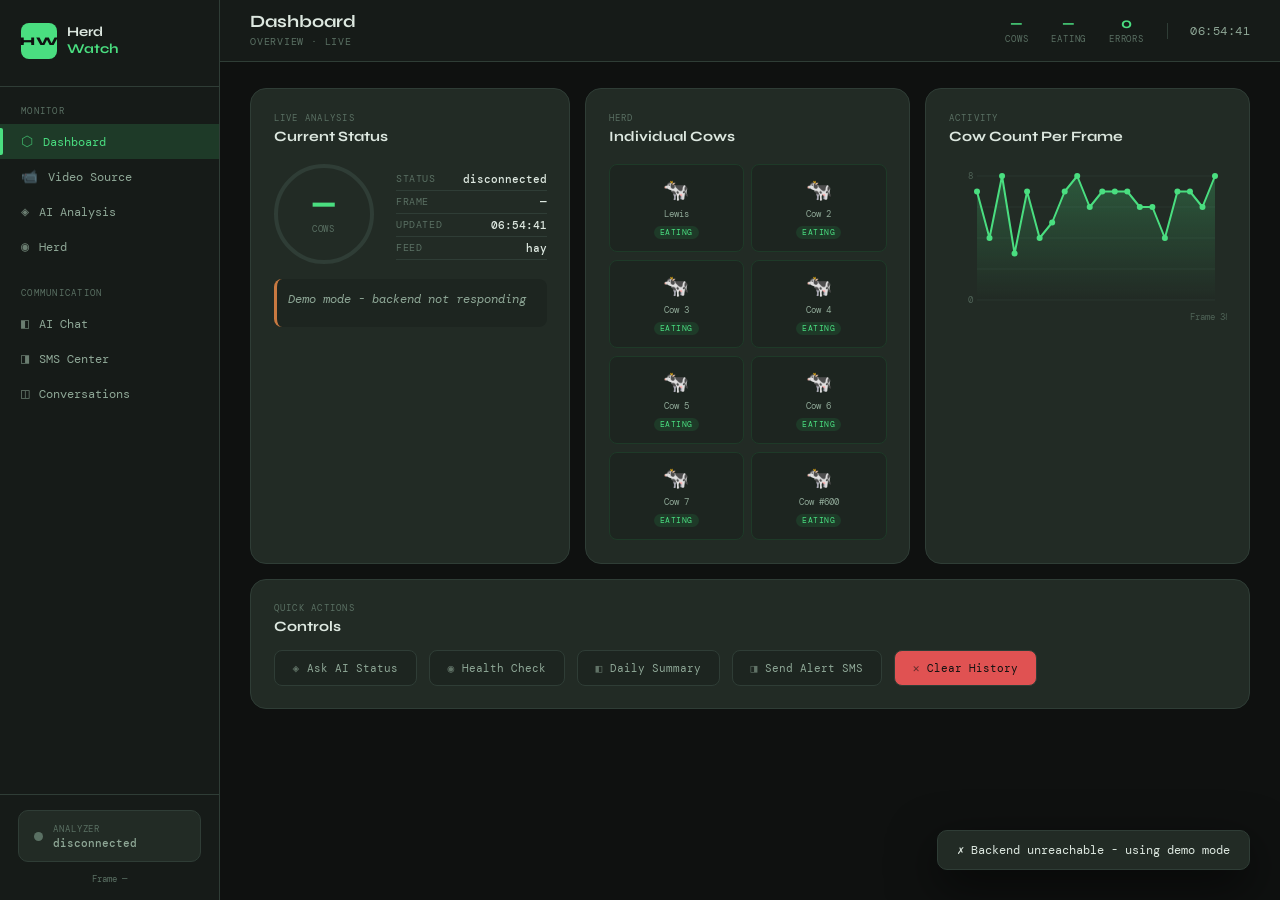
==== commit 510cdbb3: "Changes to frontend" ====
--- a/frontend/index.html
+++ b/frontend/index.html
@@ -20,6 +20,9 @@
   <button class="nav-item active" data-view="dashboard" onclick="setView('dashboard',this)">
     <span class="nav-icon">⬡</span> Dashboard
   </button>
+  <button class="nav-item" data-view="video-source" onclick="setView('video-source',this)">
+    <span class="nav-icon">📹</span> Video Source
+  </button>
   <button class="nav-item" data-view="analysis" onclick="setView('analysis',this)">
     <span class="nav-icon">◈</span> AI Analysis
   </button>
@@ -140,6 +143,81 @@
         </div>
       </div>
 
+    </div>
+  </div>
+
+  <!-- ════════════════════════════════════ VIEW: VIDEO SOURCE ═ -->
+  <div class="view" id="view-video-source">
+    <div class="video-container">
+      <!-- Video Upload Section -->
+      <div class="card card-video-upload">
+        <div class="card-eyebrow">Upload Video</div>
+        <div class="card-title">Select Video File</div>
+        <div class="video-upload-area" id="videoUploadArea">
+          <input type="file" id="videoFileInput" accept=".mp4,.avi,.mov,.mkv" style="display:none;" onchange="handleVideoFileSelect()"/>
+          <button class="upload-btn" onclick="document.getElementById('videoFileInput').click()">
+            <span class="upload-icon">📁</span>
+            <span>Choose Video File</span>
+          </button>
+          <p class="upload-hint">or drag and drop your video here</p>
+          <div class="file-info" id="fileInfo" style="display:none;">
+            <div class="fi-name" id="fileName">—</div>
+            <div class="fi-size" id="fileSize">—</div>
+          </div>
+        </div>
+        <button class="btn btn-primary" id="uploadBtn" style="display:none;" onclick="uploadVideo()">Upload & Process</button>
+        <div class="progress-bar" id="uploadProgress" style="display:none;">
+          <div class="pb-fill" id="pbFill"></div>
+          <span class="pb-text" id="pbText">0%</span>
+        </div>
+      </div>
+
+      <!-- Webcam Section -->
+      <div class="card card-webcam">
+        <div class="card-eyebrow">Webcam Feed</div>
+        <div class="card-title">Use Live Camera</div>
+        <div class="webcam-preview" id="webcamPreview">
+          <canvas id="webcamCanvas" style="width:100%;border-radius:8px;"></canvas>
+        </div>
+        <div class="webcam-controls">
+          <div class="wc-duration">
+            <label>Duration (seconds)</label>
+            <input type="number" id="webcamDuration" value="60" min="10" max="600" class="wc-input"/>
+          </div>
+          <button class="btn btn-primary" id="startWebcamBtn" onclick="startWebcamCapture()">Start Webcam</button>
+          <button class="btn btn-danger" id="stopWebcamBtn" style="display:none;" onclick="stopWebcamCapture()">Stop Webcam</button>
+        </div>
+      </div>
+
+      <!-- Processing Status -->
+      <div class="card card-processing-status">
+        <div class="card-eyebrow">Processing Status</div>
+        <div class="card-title">Current Analysis</div>
+        <div class="status-info">
+          <div class="si-row">
+            <span class="si-key">Status</span>
+            <span class="si-val" id="procStatus">Idle</span>
+          </div>
+          <div class="si-row">
+            <span class="si-key">Frames Processed</span>
+            <span class="si-val" id="procFrames">0</span>
+          </div>
+          <div class="si-row">
+            <span class="si-key">Latest Analysis</span>
+            <span class="si-val" id="procAnalysis">—</span>
+          </div>
+        </div>
+        <button class="btn btn-danger" onclick="stopVideoProcessing()" style="width:100%;margin-top:1rem;">Stop All Processing</button>
+      </div>
+
+      <!-- Previous Uploads -->
+      <div class="card card-uploads-list">
+        <div class="card-eyebrow">Previous Uploads</div>
+        <div class="card-title">Uploaded Videos</div>
+        <div class="uploads-list" id="uploadsList">
+          <p style="color:#666;font-size:0.9rem;">Loading uploads...</p>
+        </div>
+      </div>
     </div>
   </div>
 
--- a/frontend/style.css
+++ b/frontend/style.css
@@ -980,6 +980,259 @@
   display: flex;
   align-items: center;
   justify-content: center;
+  color: var(--text3);
+  font-size: 0.9rem;
+}
+
+/* ═════════════════════════════════════════════════════════════════
+   VIDEO SOURCE STYLES
+═════════════════════════════════════════════════════════════════ */
+
+.video-container {
+  display: grid;
+  grid-template-columns: 1fr 1fr;
+  gap: 1.5rem;
+  padding: 1.5rem;
+}
+
+.card-video-upload, .card-webcam, .card-processing-status, .card-uploads-list {
+  grid-column: span 1;
+}
+
+@media (max-width: 1400px) {
+  .video-container {
+    grid-template-columns: 1fr;
+  }
+  .card-uploads-list {
+    grid-column: span 1;
+  }
+}
+
+.video-upload-area {
+  border: 2px dashed var(--border2);
+  border-radius: var(--radius);
+  padding: 2rem;
+  text-align: center;
+  cursor: pointer;
+  transition: all 0.2s;
+  background: var(--bg3);
+}
+.video-upload-area:hover {
+  border-color: var(--copper);
+  background: var(--surface);
+}
+
+.upload-btn {
+  display: flex;
+  align-items: center;
+  justify-content: center;
+  gap: 0.75rem;
+  width: 100%;
+  padding: 1.25rem;
+  background: var(--surface2);
+  border: 1px solid var(--border);
+  border-radius var(--radius);
+  color: var(--text);
+  font-family: var(--sans);
+  font-weight: 600;
+  font-size: 1rem;
+  cursor: pointer;
+  transition: all 0.2s;
+}
+.upload-btn:hover {
+  background: var(--copper);
+  color: var(--text-inv);
+  border-color: var(--copper);
+}
+
+.upload-icon { font-size: 1.5rem; }
+.upload-hint { color: var(--text2); font-size: 0.8rem; margin-top: 0.75rem; }
+.file-info {
+  margin: 1rem 0 0 0;
+  padding: 1rem;
+  background: var(--surface);
+  border-radius: var(--radius);
+  border-left: 3px solid var(--green);
+}
+.fi-name { color: var(--text); font-weight: 600; font-size: 0.9rem; }
+.fi-size { color: var(--text2); font-size: 0.75rem; margin-top: 0.25rem; }
+
+.webcam-preview {
+  width: 100%;
+  height: 300px;
+  background: var(--bg3);
+  border-radius: var(--radius);
+  border: 1px solid var(--border);
+  display: flex;
+  align-items: center;
+  justify-content: center;
+  overflow: hidden;
+}
+.webcam-preview canvas {
+  width: 100%;
+  height: 100%;
+  object-fit: cover;
+}
+
+.webcam-controls {
+  margin-top: 1rem;
+  display: flex;
+  gap: 1rem;
+  align-items: flex-end;
+}
+.wc-duration {
+  flex: 1;
+  display: flex;
+  flex-direction: column;
+}
+.wc-duration label {
+  font-size: 0.8rem;
+  color: var(--text2);
+  margin-bottom: 0.4rem;
+}
+.wc-input {
+  padding: 0.6rem 0.8rem;
+  background: var(--surface);
+  border: 1px solid var(--border);
+  border-radius: 6px;
+  color: var(--text);
+  font-family: var(--mono);
+  font-size: 0.85rem;
+}
+.wc-input:focus {
+  outline: none;
+  border-color: var(--copper);
+  box-shadow: 0 0 0 2px rgba(200, 121, 65, 0.1);
+}
+
+.status-info {
+  display: flex;
+  flex-direction: column;
+  gap: 0.75rem;
+}
+.si-row {
+  display: flex;
+  justify-content: space-between;
+  padding: 0.75rem;
+  background: var(--bg3);
+  border-radius: 6px;
+  border-left: 3px solid var(--copper);
+}
+.si-key {
+  color: var(--text2);
+  font-size: 0.8rem;
+}
+.si-val {
+  color: var(--text);
+  font-family: var(--mono);
+  font-weight: 600;
+  font-size: 0.9rem;
+  max-width: 50%;
+  text-align: right;
+  overflow: hidden;
+  text-overflow: ellipsis;
+}
+
+.uploads-list {
+  display: flex;
+  flex-direction: column;
+  gap: 0.75rem;
+  max-height: 400px;
+  overflow-y: auto;
+}
+.upload-item {
+  padding: 1rem;
+  background: var(--surface);
+  border: 1px solid var(--border);
+  border-radius: 6px;
+  display: flex;
+  justify-content: space-between;
+  align-items: center;
+  gap: 1rem;
+}
+.ui-name {
+  flex: 1;
+  color: var(--text);
+  font-weight: 600;
+  font-size: 0.9rem;
+  overflow: hidden;
+  text-overflow: ellipsis;
+  white-space: nowrap;
+}
+.ui-meta {
+  color: var(--text2);
+  font-size: 0.75rem;
+  white-space: nowrap;
+}
+.ui-btn {
+  padding: 0.5rem 1rem;
+  background: var(--green);
+  color: var(--text-inv);
+  border: none;
+  border-radius: 4px;
+  font-family: var(--mono);
+  font-size: 0.7rem;
+  font-weight: 600;
+  cursor: pointer;
+  transition: all 0.2s;
+  white-space: nowrap;
+}
+.ui-btn:hover {
+  background: #5ade8f;
+  transform: translateY(-2px);
+}
+
+.progress-bar {
+  width: 100%;
+  height: 6px;
+  background: var(--bg3);
+  border-radius: 3px;
+  overflow: hidden;
+  margin: 1rem 0;
+}
+.pb-fill {
+  height: 100%;
+  background: var(--green);
+  width: 0%;
+  transition: width 0.3s;
+}
+.pb-text {
+  position: absolute;
+  font-size: 0.7rem;
+  color: var(--text2);
+  margin-top: 0.3rem;
+}
+
+.btn {
+  padding: 0.8rem 1.5rem;
+  border: none;
+  border-radius: 6px;
+  font-family: var(--sans);
+  font-weight: 600;
+  cursor: pointer;
+  transition: all 0.2s;
+  font-size: 0.9rem;
+}
+.btn-primary {
+  background: var(--copper);
+  color: var(--text-inv);
+  flex: 1;
+}
+.btn-primary:hover {
+  background: var(--copper-lt);
+  transform: translateY(-2px);
+}
+.btn-danger {
+  background: var(--red);
+  color: var(--text-inv);
+}
+.btn-danger:hover {
+  background: #e87070;
+  transform: translateY(-2px);
+}
+  display: flex;
+  align-items: center;
+  justify-content: center;
   font-size: 0.72rem;
   color: var(--text3);
   font-style: italic;
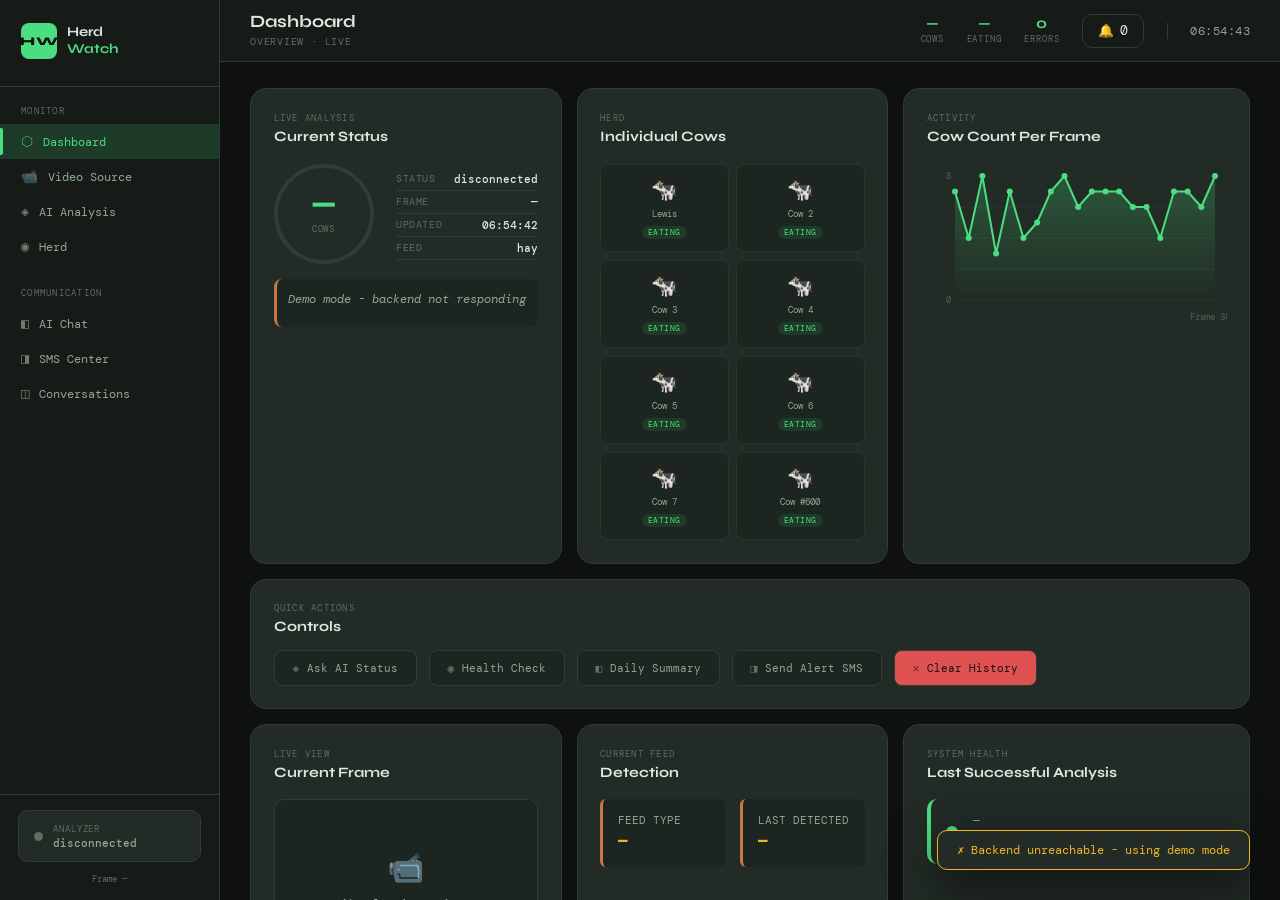
==== commit 3765f861: "Complete frontend improvements: add alert system, chat context, empty states - Fixed critical JavaSc" ====
--- a/frontend/index.html
+++ b/frontend/index.html
@@ -9,6 +9,14 @@
 </head>
 <body>
 
+<!-- Connection Status Banner -->
+<div id="connectionBanner" class="connection-banner" style="display:none;">
+  <div class="cb-content">
+    <span style="color:var(--red);font-weight:600;">⚠ Backend Connection Lost</span>
+    <span style="font-size:0.75rem;margin-left:1rem;">Attempting to reconnect...</span>
+  </div>
+</div>
+
 <!-- ░░ SIDEBAR ░░ -->
 <nav class="sidebar">
   <div class="sidebar-logo">
@@ -74,6 +82,18 @@
       <div class="topbar-stat">
         <span class="ts-val" id="tbErrVal">—</span>
         <span class="ts-lbl">Errors</span>
+      </div>
+      <div class="alerts-dropdown">
+        <button class="alerts-btn" id="alertsBtn" onclick="toggleAlertsDropdown()">🔔 <span id="alertCount">0</span></button>
+        <div class="alerts-panel" id="alertsPanel" style="display:none;">
+          <div class="alerts-header">
+            <span>Alerts</span>
+            <button class="alerts-clear" onclick="clearAllAlerts()">Clear</button>
+          </div>
+          <div class="alerts-list" id="alertsList">
+            <div class="alerts-empty">No alerts</div>
+          </div>
+        </div>
       </div>
       <div class="topbar-clock" id="clock">00:00:00</div>
     </div>
@@ -102,6 +122,55 @@
           </div>
         </div>
         <div class="analysis-snippet" id="analysisSnippet">—</div>
+      </div>
+
+      <!-- Live frame viewer -->
+      <div class="card card-live-frame">
+        <div class="card-eyebrow">Live View</div>
+        <div class="card-title">Current Frame</div>
+        <div class="frame-viewer" id="frameViewer">
+          <img id="liveFrameImg" src="" alt="Live frame" style="display:none; width:100%; border-radius:8px;"/>
+          <div id="frameNotAvailable" class="frame-placeholder">
+            <div style="font-size:2rem;margin-bottom:0.5rem;">📹</div>
+            <div>No feed active</div>
+            <div style="font-size:0.75rem;color:var(--text2);margin-top:0.5rem;">Start video analysis to see live view</div>
+          </div>
+        </div>
+        <div class="frame-analysis" id="frameAnalysis" style="margin-top:0.75rem;padding:0.75rem;background:var(--bg3);border-radius:6px;font-size:0.75rem;color:var(--text2);">
+          —
+        </div>
+      </div>
+
+      <!-- Feed tracking card -->
+      <div class="card card-feed-tracking">
+        <div class="card-eyebrow">Current Feed</div>
+        <div class="card-title">Detection</div>
+        <div class="feed-info">
+          <div class="fi-type">
+            <div class="fit-label">Feed Type</div>
+            <div class="fit-value" id="feedType">—</div>
+          </div>
+          <div class="fi-updated">
+            <div class="fit-label">Last Detected</div>
+            <div class="fit-value" id="feedTime">—</div>
+          </div>
+        </div>
+        <div style="margin-top:1rem;padding:0.75rem;background:var(--red-dim);border-radius:6px;border-left:3px solid var(--red);display:none;" id="errorBanner">
+          <div style="font-size:0.75rem;color:var(--red);font-weight:600;">⚠ No successful analysis in 5+ minutes</div>
+        </div>
+      </div>
+
+      <!-- Analysis health card -->
+      <div class="card card-health">
+        <div class="card-eyebrow">System Health</div>
+        <div class="card-title">Last Successful Analysis</div>
+        <div class="health-status" id="healthStatus">
+          <div class="hs-dot" id="healthDot"></div>
+          <div class="hs-info">
+            <div class="hs-time" id="lastSuccessTime">—</div>
+            <div class="hs-status" id="healthMsg">Waiting for data...</div>
+          </div>
+        </div>
       </div>
 
       <!-- Mini herd grid -->
@@ -272,7 +341,13 @@
         <button class="hf-btn" onclick="filterHerdStatus('idle',this)">Idle</button>
       </div>
     </div>
-    <div class="herd-cards" id="herdCards"></div>
+    <div class="herd-cards" id="herdCards">
+      <div class="empty-state">
+        <div class="empty-icon">◉</div>
+        <div class="empty-title">No Herd Data</div>
+        <div class="empty-text">Run video analysis from the "Video Source" tab to populate herd data.</div>
+      </div>
+    </div>
   </div>
 
   <!-- ════════════════════════════════════ VIEW: AI CHAT ═════ -->
@@ -311,6 +386,7 @@
             <svg width="18" height="18" viewBox="0 0 24 24" fill="none" stroke="currentColor" stroke-width="2.5"><line x1="22" y1="2" x2="11" y2="13"/><polygon points="22 2 15 22 11 13 2 9 22 2"/></svg>
           </button>
         </div>
+        <div class="chat-context" id="chatContext" style="display:none;font-size:0.75rem;color:var(--text-secondary);padding:0.5rem 1rem;border-top:1px solid var(--border);text-align:center;">—</div>
       </div>
     </div>
   </div>
@@ -400,7 +476,7 @@
           <button class="ctrl-btn" onclick="loadConversations()">↻</button>
         </div>
         <div class="conv-list" id="convList">
-          <div class="conv-empty">Loading conversations…</div>
+          <div class="conv-empty" id="convEmpty">Loading conversations…</div>
         </div>
         <button class="clear-conv-btn" onclick="clearConversations()">Clear All History</button>
       </div>
--- a/frontend/style.css
+++ b/frontend/style.css
@@ -238,6 +238,132 @@
   border-left: 1px solid var(--border);
   padding-left: 1.5rem;
   letter-spacing: 0.04em;
+}
+
+/* ── Alerts Dropdown ── */
+.alerts-dropdown {
+  position: relative;
+  display: flex;
+  align-items: center;
+}
+.alerts-btn {
+  display: flex;
+  align-items: center;
+  gap: 0.4rem;
+  padding: 0.5rem 1rem;
+  border: 1px solid var(--border);
+  background: transparent;
+  color: var(--text);
+  border-radius: var(--radius);
+  cursor: pointer;
+  transition: all 0.2s ease;
+  font-family: var(--mono);
+  font-size: 0.85rem;
+}
+.alerts-btn:hover {
+  border-color: var(--copper);
+  color: var(--copper-lt);
+}
+.alerts-btn:active {
+  background: var(--surface);
+}
+.alerts-panel {
+  position: absolute;
+  top: calc(100% + 0.5rem);
+  right: 0;
+  background: var(--surface);
+  border: 1px solid var(--border);
+  border-radius: var(--radius);
+  box-shadow: var(--shadow-md);
+  width: 320px;
+  max-height: 400px;
+  overflow-y: auto;
+  z-index: 100;
+}
+.alerts-header {
+  display: flex;
+  justify-content: space-between;
+  align-items: center;
+  padding: 1rem;
+  border-bottom: 1px solid var(--border);
+  font-weight: 600;
+  font-size: 0.9rem;
+}
+.alerts-clear {
+  padding: 0.3rem 0.8rem;
+  font-size: 0.75rem;
+  background: transparent;
+  border: 1px solid var(--border);
+  color: var(--text2);
+  border-radius: 4px;
+  cursor: pointer;
+  transition: all 0.2s ease;
+}
+.alerts-clear:hover {
+  border-color: var(--copper);
+  color: var(--copper-lt);
+}
+.alerts-list {
+  padding: 0.5rem 0;
+}
+.alerts-empty {
+  padding: 1rem;
+  text-align: center;
+  color: var(--text3);
+  font-size: 0.8rem;
+}
+.alert-item {
+  padding: 0.75rem 1rem;
+  border-bottom: 1px solid var(--border);
+  font-size: 0.82rem;
+  line-height: 1.4;
+}
+.alert-item:last-child {
+  border-bottom: none;
+}
+.alert-item.critical {
+  background: rgba(224, 82, 82, 0.1);
+  border-left: 3px solid var(--red);
+  padding-left: calc(1rem - 3px);
+}
+.alert-item.warning {
+  background: rgba(240, 180, 41, 0.1);
+  border-left: 3px solid var(--amber);
+  padding-left: calc(1rem - 3px);
+}
+.alert-item.info {
+  background: rgba(74, 222, 128, 0.1);
+  border-left: 3px solid var(--green);
+  padding-left: calc(1rem - 3px);
+}
+
+/* ── Empty States ── */
+.empty-state {
+  display: flex;
+  flex-direction: column;
+  align-items: center;
+  justify-content: center;
+  padding: 3rem 2rem;
+  text-align: center;
+  color: var(--text2);
+}
+.empty-icon {
+  font-size: 3rem;
+  margin-bottom: 1rem;
+  opacity: 0.5;
+}
+.empty-title {
+  font-family: var(--sans);
+  font-size: 1.1rem;
+  font-weight: 600;
+  color: var(--text);
+  margin-bottom: 0.5rem;
+}
+.empty-text {
+  font-size: 0.85rem;
+  color: var(--text3);
+  max-width: 300px;
+  line-height: 1.5;
 }
 
 /* ── Views ── */
@@ -1031,7 +1157,7 @@
   padding: 1.25rem;
   background: var(--surface2);
   border: 1px solid var(--border);
-  border-radius var(--radius);
+  border-radius: var(--radius);
   color: var(--text);
   font-family: var(--sans);
   font-weight: 600;
@@ -1230,6 +1356,283 @@
   background: #e87070;
   transform: translateY(-2px);
 }
+
+/* ═════════════════════════════════════════════════════════════════
+   NEW FEATURES: Live Frame, Feed Tracking, Health, Connection Banner
+═════════════════════════════════════════════════════════════════ */
+
+/* Connection Status Banner (async-->top) */
+.connection-banner {
+  position: fixed;
+  top: 0;
+  left: 0;
+  right: 0;
+  height: 40px;
+  background: var(--red-dim);
+  border-bottom: 2px solid var(--red);
+  display: flex;
+  align-items: center;
+  padding: 0 1.5rem;
+  z-index: 1000;
+  animation: slideDown 0.3s ease;
+}
+.cb-content {
+  display: flex;
+  align-items: center;
+  color: var(--red);
+  font-size: 0.8rem;
+}
+@keyframes slideDown { from { transform: translateY(-100%); } to { transform: translateY(0); } }
+
+/* Live Frame Viewer */
+.card-live-frame {
+  grid-column: span 1;
+}
+.frame-viewer {
+  width: 100%;
+  height: 200px;
+  background: var(--bg3);
+  border-radius: var(--radius);
+  border: 1px solid var(--border);
+  display: flex;
+  align-items: center;
+  justify-content: center;
+  overflow: hidden;
+  position: relative;
+}
+.frame-placeholder {
+  display: flex;
+  flex-direction: column;
+  align-items: center;
+  color: var(--text2);
+  padding: 2rem;
+  text-align: center;
+}
+
+/* Feed Tracking */
+.card-feed-tracking {
+  grid-column: span 1;
+}
+.feed-info {
+  display: grid;
+  grid-template-columns: 1fr 1fr;
+  gap: 1rem;
+}
+.fi-type, .fi-updated {
+  padding: 1rem;
+  background: var(--bg3);
+  border-radius: 6px;
+  border-left: 3px solid var(--copper);
+}
+.fit-label {
+  font-size: 0.7rem;
+  color: var(--text2);
+  margin-bottom: 0.3rem;
+  text-transform: uppercase;
+}
+.fit-value {
+  font-weight: 600;
+  color: var(--amber);
+  font-family: var(--mono);
+}
+
+/* Health Status Card */
+.card-health {
+  grid-column: span 1;
+}
+.health-status {
+  display: flex;
+  align-items: center;
+  gap: 1rem;
+  padding: 1rem;
+  background: var(--surface);
+  border-radius: var(--radius);
+  border-left: 4px solid var(--green);
+}
+.hs-dot {
+  width: 12px;
+  height: 12px;
+  border-radius: 50%;
+  background: var(--green);
+  animation: pulse 2s infinite;
+}
+.hs-dot.error {
+  background: var(--red);
+  animation: pulse-red 2s infinite;
+}
+@keyframes pulse { 0%, 100% { opacity: 1; } 50% { opacity: 0.6; } }
+@keyframes pulse-red { 0%, 100% { opacity: 1; } 50% { opacity: 0.5; } }
+.hs-info { flex: 1; }
+.hs-time {
+  font-size: 0.75rem;
+  color: var(--text2);
+}
+.hs-status {
+  font-size: 0.9rem;
+  color: var(--green);
+  margin-top: 0.25rem;
+  font-weight: 600;
+}
+.hs-status.error {
+  color: var(--red);
+}
+
+/* Error styling in topbar */
+.ts-val.error { color: var(--red) !important; }
+
+/* Loading skeleton animation */
+@keyframes skeleton { 0%, 100% { background-color: var(--surface); } 50% { background-color: var(--border); } }
+.skeleton { animation: skeleton 1s infinite; }
+
+/* Mobile Responsive Layout */
+@media (max-width: 1400px) {
+  .dash-grid {
+    grid-template-columns: repeat(2, 1fr);
+  }
+  .card-herd-mini {
+    grid-column: span 1;
+  }
+}
+
+@media (max-width: 768px) {
+  :root {
+    --sidebar-w: 0;
+    --topbar-h: 50px;
+  }
+
+  /* Sidebar becomes bottom nav */
+  .sidebar {
+    position: fixed;
+    bottom: 0;
+    left: 0;
+    right: 0;
+    width: 100%;
+    height: 70px;
+    flex-direction: row;
+    justify-content: flex-start;
+    padding: 0;
+    overflow-x: auto;
+    border-top: 1px solid var(--border);
+    border-left: none;
+  }
+  .sidebar-logo {
+    display: none;
+  }
+  .nav-section-label {
+    display: none;
+  }
+  .sidebar-bottom {
+    display: none;
+  }
+  .nav-item {
+    min-width: 60px;
+    height: 70px;
+    padding: 0.5rem;
+    flex-direction: column;
+    justify-content: center;
+    border-radius: 0;
+  }
+  .nav-icon {
+    font-size: 1.5rem;
+  }
+
+  /* Main area adjusts */
+  main {
+    padding-bottom: 80px;
+  }
+
+  /* Dashboard grid */
+  .dash-grid, .video-container {
+    grid-template-columns: 1fr;
+  }
+  .card-chart,  .card-actions {
+    grid-column: span 1;
+  }
+
+  /* Topbar stats hidden on small screens */
+  .topbar-stat {
+    display: none;
+  }
+
+  /* SMS layout */
+  .sms-layout {
+    flex-direction: column;
+  }
+  .sms-form-area {
+    width: 100%;
+  }
+  .sms-preview {
+    width: 100%;
+  }
+
+  /* Conversations layout */
+  .conv-layout {
+    flex-direction: column;
+  }
+  .conv-list {
+    width: 100%;
+  }
+  .conv-thread {
+    width: 100%;
+  }
+
+  /* Herd cards */
+  .herd-cards {
+    grid-template-columns: repeat(2, 1fr);
+  }
+  .herd-card-item {
+    min-width: 140px;
+  }
+
+  /* Connection banner */
+  .connection-banner {
+    height: 35px;
+    padding: 0 1rem;
+    font-size: 0.7rem;
+  }
+}
+
+@media (max-width: 480px) {
+  html { font-size: 14px; }
+
+  .topbar-clock {
+    display: none;
+  }
+
+  .dash-grid, .herd-cards {
+    grid-template-columns: 1fr;
+    gap: 1rem;
+  }
+
+  .card {
+    padding: 1rem;
+  }
+
+  .herd-cards {
+    grid-template-columns: repeat(auto-fill, minmax(120px, 1fr));
+  }
+
+  .status-ring {
+    width: 80px;
+    height: 80px;
+  }
+
+  .ring-val {
+    font-size: 2rem;
+  }
+
+  /* Sidebar - scrollable */
+  .sidebar {
+    overflow-x: scroll;
+  }
+
+  /* Chat input bar */
+  .chat-input-wrap textarea {
+    min-height: 35px;
+    max-height: 100px;
+  }
+}
+}
   display: flex;
   align-items: center;
   justify-content: center;
@@ -1290,3 +1693,7 @@
 .toast.show { transform: translateY(0); opacity: 1; }
 .toast.ok { border-color: var(--green); color: var(--green); }
 .toast.err { border-color: var(--red); color: var(--red); }
+.toast.success { border-color: var(--green); color: var(--green); }
+.toast.error { border-color: var(--red); color: var(--red); }
+.toast.warning { border-color: var(--amber); color: var(--amber); }
+.toast.info { border-color: var(--copper); color: var(--copper); }
